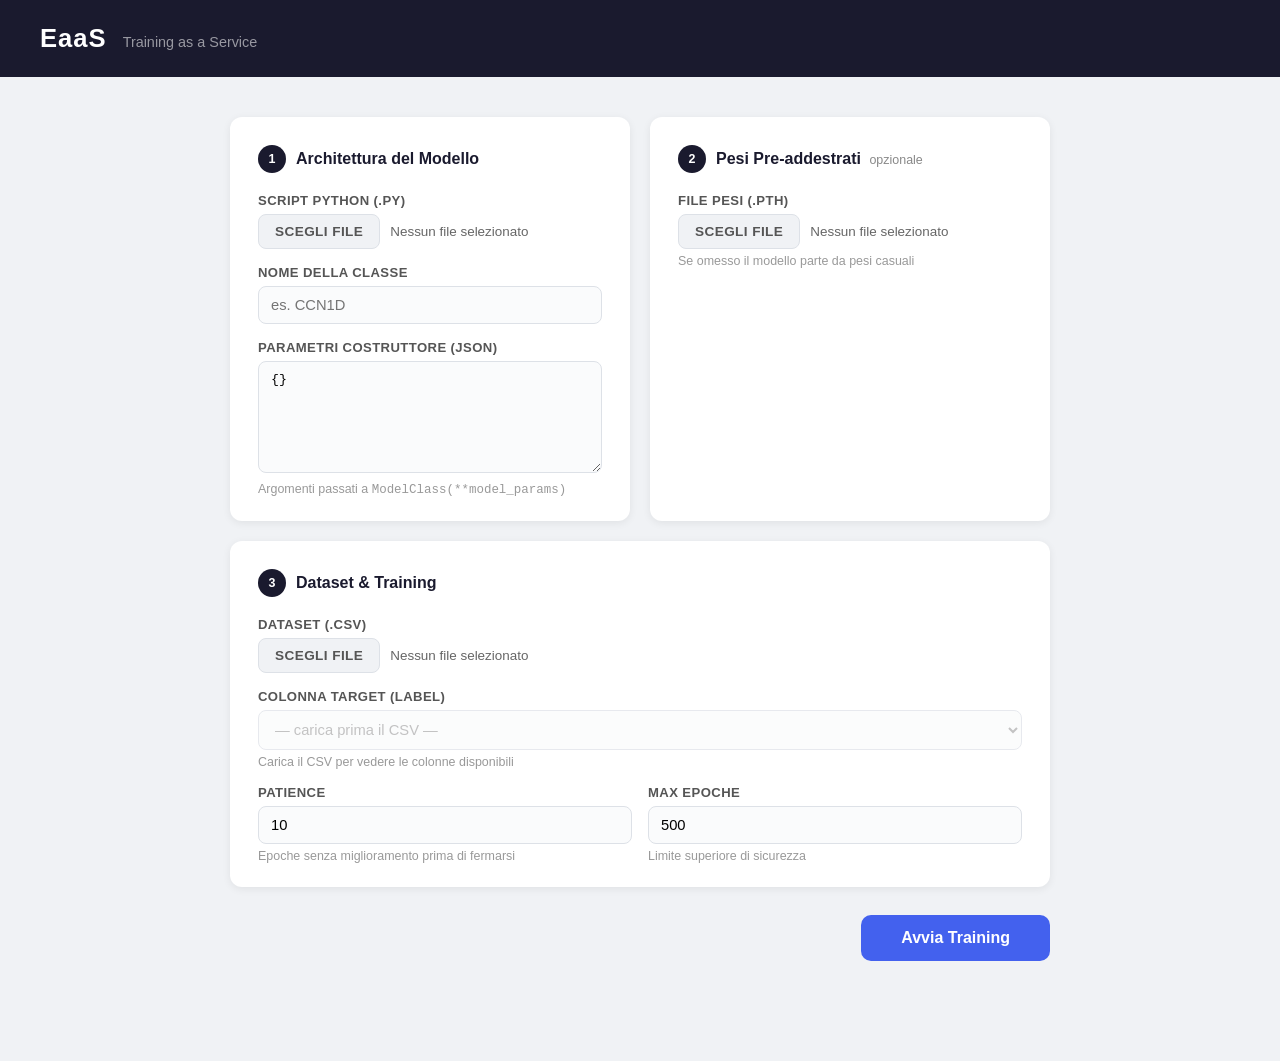
==== frontend/static/index.html @ 253a6478 "Aggiunta frontend" ====
<!DOCTYPE html>
<html lang="it">
<head>
  <meta charset="UTF-8">
  <meta name="viewport" content="width=device-width, initial-scale=1.0">
  <title>EaaS — Training Dashboard</title>
  <style>
    *, *::before, *::after { box-sizing: border-box; margin: 0; padding: 0; }

    body {
      font-family: -apple-system, BlinkMacSystemFont, "Segoe UI", Roboto, sans-serif;
      background: #f0f2f5;
      color: #1a1a2e;
      min-height: 100vh;
    }

    header {
      background: #1a1a2e;
      color: #fff;
      padding: 24px 40px;
      display: flex;
      align-items: baseline;
      gap: 16px;
    }
    header h1 { font-size: 1.6rem; font-weight: 700; letter-spacing: 1px; }
    header p  { font-size: 0.9rem; opacity: 0.55; }

    main {
      max-width: 860px;
      margin: 40px auto;
      padding: 0 20px 60px;
    }

    .grid {
      display: grid;
      grid-template-columns: 1fr 1fr;
      gap: 20px;
    }
    .grid .card:last-child { grid-column: 1 / -1; }

    .card {
      background: #fff;
      border-radius: 12px;
      padding: 28px 28px 24px;
      box-shadow: 0 2px 8px rgba(0,0,0,0.07);
    }

    .card-header {
      display: flex;
      align-items: center;
      gap: 10px;
      margin-bottom: 20px;
    }
    .step-badge {
      width: 28px; height: 28px;
      border-radius: 50%;
      background: #1a1a2e;
      color: #fff;
      font-size: 0.78rem;
      font-weight: 700;
      display: flex; align-items: center; justify-content: center;
      flex-shrink: 0;
    }
    .card h2 { font-size: 1rem; font-weight: 600; }
    .optional { font-size: 0.78rem; font-weight: 400; color: #888; margin-left: 4px; }

    .field { margin-bottom: 16px; }
    .field:last-child { margin-bottom: 0; }

    .field-label-row {
      display: flex;
      align-items: center;
      gap: 8px;
      margin-bottom: 6px;
    }
    label {
      font-size: 0.82rem;
      font-weight: 600;
      color: #555;
      text-transform: uppercase;
      letter-spacing: 0.4px;
    }

    .auto-badge {
      display: none;
      font-size: 0.7rem;
      font-weight: 600;
      background: #dcfce7;
      color: #16a34a;
      border: 1px solid #86efac;
      border-radius: 20px;
      padding: 1px 8px;
    }
    .auto-badge.visible { display: inline-block; }

    input[type="text"],
    input[type="number"],
    select,
    textarea {
      width: 100%;
      padding: 10px 12px;
      border: 1.5px solid #dde1e7;
      border-radius: 8px;
      font-size: 0.92rem;
      font-family: inherit;
      background: #fafbfc;
      transition: border-color 0.15s, background 0.15s;
      outline: none;
    }
    input[type="text"]:focus,
    input[type="number"]:focus,
    select:focus,
    textarea:focus { border-color: #4361ee; background: #fff; }

    input.autofilled, textarea.autofilled, select.autofilled {
      border-color: #86efac;
      background: #f0fdf4;
    }

    textarea {
      resize: vertical;
      font-family: "SF Mono", "Fira Code", "Courier New", monospace;
      font-size: 0.83rem;
    }

    /* Class picker shown when >1 class is detected */
    .class-picker {
      display: none;
      margin-bottom: 8px;
    }
    .class-picker.visible { display: block; }
    .class-picker label { text-transform: none; font-size: 0.8rem; color: #888; }
    .class-picker select { font-size: 0.88rem; padding: 7px 10px; }

    .file-upload {
      display: flex;
      align-items: center;
      gap: 10px;
    }
    .file-btn {
      padding: 9px 16px;
      background: #f0f2f5;
      border: 1.5px solid #dde1e7;
      border-radius: 8px;
      font-size: 0.85rem;
      cursor: pointer;
      white-space: nowrap;
      transition: background 0.15s;
    }
    .file-btn:hover { background: #e4e7ed; }
    input[type="file"] { display: none; }
    .file-name {
      font-size: 0.84rem;
      color: #666;
      overflow: hidden;
      text-overflow: ellipsis;
      white-space: nowrap;
    }
    .file-name.loaded { color: #2d6a4f; font-weight: 500; }

    select:disabled { color: #aaa; cursor: not-allowed; }

    .submit-row {
      margin-top: 28px;
      display: flex;
      justify-content: flex-end;
    }

    button[type="submit"] {
      padding: 14px 40px;
      background: #4361ee;
      color: #fff;
      border: none;
      border-radius: 10px;
      font-size: 1rem;
      font-weight: 600;
      cursor: pointer;
      transition: background 0.15s, transform 0.1s;
    }
    button[type="submit"]:hover:not(:disabled) { background: #3451d1; }
    button[type="submit"]:active:not(:disabled) { transform: scale(0.98); }
    button[type="submit"]:disabled { background: #a0aec0; cursor: not-allowed; }

    .result {
      margin-top: 24px;
      padding: 18px 22px;
      border-radius: 10px;
      font-size: 0.93rem;
      line-height: 1.6;
    }
    .result.hidden { display: none; }
    .result.success { background: #d1fae5; border: 1.5px solid #6ee7b7; color: #065f46; }
    .result.error   { background: #fee2e2; border: 1.5px solid #fca5a5; color: #991b1b; }
    .result code {
      background: rgba(0,0,0,0.07);
      padding: 2px 6px;
      border-radius: 4px;
      font-family: monospace;
      font-size: 0.88rem;
    }

    .spinner {
      display: inline-block;
      width: 14px; height: 14px;
      border: 2px solid rgba(255,255,255,0.4);
      border-top-color: #fff;
      border-radius: 50%;
      animation: spin 0.7s linear infinite;
      margin-right: 8px;
      vertical-align: middle;
    }
    @keyframes spin { to { transform: rotate(360deg); } }

    .hint { font-size: 0.78rem; color: #999; margin-top: 5px; }
    .hint.warn { color: #b45309; }

    .early-stopping-row { margin-bottom: 0; }
    .early-stopping-fields {
      display: grid;
      grid-template-columns: 1fr 1fr;
      gap: 16px;
    }
  </style>
</head>
<body>

<header>
  <h1>EaaS</h1>
  <p>Training as a Service</p>
</header>

<main>
  <form id="jobForm" novalidate>
    <div class="grid">

      <!-- Card 1: Model -->
      <div class="card">
        <div class="card-header">
          <div class="step-badge">1</div>
          <h2>Architettura del Modello</h2>
        </div>

        <div class="field">
          <div class="field-label-row"><label>Script Python (.py)</label></div>
          <div class="file-upload">
            <label class="file-btn" for="modelScriptInput">Scegli file</label>
            <input type="file" id="modelScriptInput" name="model_script" accept=".py">
            <span class="file-name" id="modelScriptName">Nessun file selezionato</span>
          </div>
        </div>

        <!-- Multi-class picker (shown only when >1 class found) -->
        <div class="class-picker" id="classPicker">
          <label for="classPickerSelect">Classi rilevate — seleziona:</label>
          <select id="classPickerSelect"></select>
        </div>

        <div class="field">
          <div class="field-label-row">
            <label for="classNameInput">Nome della classe</label>
            <span class="auto-badge" id="classNameBadge">auto-rilevato</span>
          </div>
          <input type="text" id="classNameInput" name="class_name" placeholder="es. CCN1D" required>
        </div>

        <div class="field">
          <div class="field-label-row">
            <label for="modelParamsInput">Parametri costruttore (JSON)</label>
            <span class="auto-badge" id="modelParamsBadge">auto-rilevato</span>
          </div>
          <textarea id="modelParamsInput" name="model_params" rows="6"
            placeholder='{"input_channels": 122, "hidden_channels": 512, "num_layers": 4}'>{}</textarea>
          <div class="hint" id="paramsHint">Argomenti passati a <code>ModelClass(**model_params)</code></div>
        </div>
      </div>

      <!-- Card 2: Weights -->
      <div class="card">
        <div class="card-header">
          <div class="step-badge">2</div>
          <h2>Pesi Pre-addestrati <span class="optional">opzionale</span></h2>
        </div>

        <div class="field">
          <div class="field-label-row"><label>File pesi (.pth)</label></div>
          <div class="file-upload">
            <label class="file-btn" for="weightsInput">Scegli file</label>
            <input type="file" id="weightsInput" name="weights" accept=".pth">
            <span class="file-name" id="weightsName">Nessun file selezionato</span>
          </div>
          <div class="hint">Se omesso il modello parte da pesi casuali</div>
        </div>
      </div>

      <!-- Card 3: Dataset (full width) -->
      <div class="card">
        <div class="card-header">
          <div class="step-badge">3</div>
          <h2>Dataset &amp; Training</h2>
        </div>

        <div class="field">
          <div class="field-label-row"><label>Dataset (.csv)</label></div>
          <div class="file-upload">
            <label class="file-btn" for="datasetInput">Scegli file</label>
            <input type="file" id="datasetInput" name="dataset" accept=".csv">
            <span class="file-name" id="datasetName">Nessun file selezionato</span>
          </div>
        </div>

        <div class="field">
          <div class="field-label-row"><label>Colonna target (label)</label></div>
          <select name="label_column" id="labelSelect" required disabled>
            <option value="">— carica prima il CSV —</option>
          </select>
          <div class="hint">Carica il CSV per vedere le colonne disponibili</div>
        </div>

        <div class="field early-stopping-row">
          <div class="early-stopping-fields">
            <div>
              <div class="field-label-row"><label>Patience</label></div>
              <input type="number" name="patience" value="10" min="1" max="10000" required>
              <div class="hint">Epoche senza miglioramento prima di fermarsi</div>
            </div>
            <div>
              <div class="field-label-row"><label>Max epoche</label></div>
              <input type="number" name="max_epochs" value="500" min="1" max="100000" required>
              <div class="hint">Limite superiore di sicurezza</div>
            </div>
          </div>
        </div>
      </div>

    </div><!-- /grid -->

    <div class="submit-row">
      <button type="submit" id="submitBtn">Avvia Training</button>
    </div>
  </form>

  <div id="result" class="result hidden"></div>
</main>

<script>
// ---------------------------------------------------------------------------
// Python file parser — extracts classes and __init__ params entirely in-browser
// ---------------------------------------------------------------------------

function parsePythonFile(src) {
  // Returns: [ { name: 'ClassName', params: { key: value, ... } }, ... ]
  const classes = [];
  const classRe = /^class\s+(\w+)/gm;
  let cm;
  while ((cm = classRe.exec(src)) !== null) {
    classes.push({ name: cm[1], offset: cm.index });
  }

  return classes.map(cls => ({
    name: cls.name,
    params: extractInitParams(src, cls.offset),
  }));
}

function extractInitParams(src, fromOffset) {
  // Find the next `def __init__(` after fromOffset
  const marker = 'def __init__(';
  const start = src.indexOf(marker, fromOffset);
  if (start === -1) return {};

  // Walk forward from the opening paren, counting depth
  const parenOpen = start + marker.length - 1; // position of '('
  let depth = 1;
  let i = parenOpen + 1;
  while (i < src.length && depth > 0) {
    if (src[i] === '(') depth++;
    else if (src[i] === ')') depth--;
    i++;
  }
  const paramStr = src.slice(parenOpen + 1, i - 1);
  return parseParamString(paramStr);
}

function parseParamString(paramStr) {
  // Remove inline comments and split by comma (respecting nested brackets)
  const parts = splitByComma(paramStr);
  const result = {};

  for (const raw of parts) {
    // Strip inline comments
    const p = raw.replace(/#[^\n]*/g, '').trim();
    if (!p) continue;
    if (p === 'self') continue;
    if (p.startsWith('**') || p.startsWith('*')) continue;

    const parsed = parseOneParam(p);
    if (parsed) result[parsed.name] = parsed.value;
  }
  return result;
}

function splitByComma(str) {
  // Split by ',' but ignore commas inside brackets/parens/braces
  const parts = [];
  let depth = 0, cur = '';
  for (const ch of str) {
    if ('([{'.includes(ch)) depth++;
    else if (')]}'.includes(ch)) depth--;
    else if (ch === ',' && depth === 0) { parts.push(cur); cur = ''; continue; }
    cur += ch;
  }
  if (cur.trim()) parts.push(cur);
  return parts;
}

function parseOneParam(p) {
  // Possible forms:
  //   name: type = default
  //   name = default
  //   name: type
  //   name

  // Find '=' that is not part of a type annotation comparison
  let eqIdx = -1;
  let depth = 0;
  for (let i = 0; i < p.length; i++) {
    if ('([{'.includes(p[i])) depth++;
    else if (')]}'.includes(p[i])) depth--;
    else if (p[i] === '=' && depth === 0 && p[i - 1] !== '!' && p[i + 1] !== '=') {
      eqIdx = i; break;
    }
  }

  let name, typeAnnotation = null, defaultRaw = null;

  if (eqIdx !== -1) {
    const before = p.slice(0, eqIdx).trim();
    defaultRaw = p.slice(eqIdx + 1).trim();
    const colonIdx = before.indexOf(':');
    if (colonIdx !== -1) {
      name = before.slice(0, colonIdx).trim();
      typeAnnotation = before.slice(colonIdx + 1).trim();
    } else {
      name = before;
    }
  } else {
    const colonIdx = p.indexOf(':');
    if (colonIdx !== -1) {
      name = p.slice(0, colonIdx).trim();
      typeAnnotation = p.slice(colonIdx + 1).trim();
    } else {
      name = p;
    }
  }

  if (!name || !name.match(/^\w+$/)) return null;

  const value = defaultRaw !== null
    ? pyToJs(defaultRaw)
    : inferFromType(typeAnnotation);

  return { name, value };
}

function pyToJs(val) {
  val = val.trim();
  if (val === 'True')  return true;
  if (val === 'False') return false;
  if (val === 'None')  return null;
  const n = Number(val);
  if (!isNaN(n) && val !== '') return n;
  // String literal
  if (/^(['"]).*\1$/.test(val)) return val.slice(1, -1);
  return val; // keep as-is (e.g. an expression — rare in constructors)
}

function inferFromType(typeStr) {
  if (!typeStr) return null;
  const t = typeStr.replace(/\s/g, '').toLowerCase();
  if (t === 'int')   return 0;
  if (t === 'float') return 0.0;
  if (t === 'bool')  return false;
  if (t === 'str')   return '';
  return null;
}

// ---------------------------------------------------------------------------
// UI wiring
// ---------------------------------------------------------------------------

// Keep track of detected classes so the picker can rebuild params on change
let detectedClasses = [];

document.getElementById('modelScriptInput').addEventListener('change', function () {
  const file = this.files[0];
  const nameEl = document.getElementById('modelScriptName');

  if (!file) {
    nameEl.textContent = 'Nessun file selezionato';
    nameEl.classList.remove('loaded');
    resetModelFields();
    return;
  }

  nameEl.textContent = file.name;
  nameEl.classList.add('loaded');

  const reader = new FileReader();
  reader.onload = ev => applyParsedClasses(parsePythonFile(ev.target.result));
  reader.readAsText(file);
});

function applyParsedClasses(classes) {
  detectedClasses = classes;
  const picker   = document.getElementById('classPicker');
  const pickerSel= document.getElementById('classPickerSelect');
  const nameInput= document.getElementById('classNameInput');
  const nameBadge= document.getElementById('classNameBadge');
  const paramsTA = document.getElementById('modelParamsInput');
  const paramsBadge = document.getElementById('modelParamsBadge');
  const hint     = document.getElementById('paramsHint');

  if (classes.length === 0) {
    // Nothing detected — clear and let user type manually
    resetModelFields();
    return;
  }

  if (classes.length > 1) {
    // Show picker
    pickerSel.innerHTML = classes.map(c => `<option value="${c.name}">${c.name}</option>`).join('');
    picker.classList.add('visible');
    pickerSel.onchange = () => fillFromClass(pickerSel.value);
  } else {
    picker.classList.remove('visible');
  }

  // Fill with first (or only) class
  fillFromClass(classes[0].name);

  function fillFromClass(className) {
    const cls = detectedClasses.find(c => c.name === className);
    if (!cls) return;

    nameInput.value = cls.name;
    nameInput.classList.add('autofilled');
    nameBadge.classList.add('visible');

    const json = JSON.stringify(cls.params, null, 2);
    paramsTA.value = json;
    paramsTA.classList.add('autofilled');
    paramsBadge.classList.add('visible');

    // Warn if any required param was set to 0/null (needs user attention)
    const hasPlaceholders = Object.values(cls.params).some(v => v === 0 || v === null || v === '');
    hint.className = hasPlaceholders ? 'hint warn' : 'hint';
    hint.innerHTML = hasPlaceholders
      ? 'Verifica i valori a <strong>0</strong> o <strong>null</strong>: sono parametri obbligatori senza default.'
      : 'Argomenti passati a <code>ModelClass(**model_params)</code>';
  }
}

function resetModelFields() {
  document.getElementById('classPicker').classList.remove('visible');
  const nameInput = document.getElementById('classNameInput');
  nameInput.value = '';
  nameInput.classList.remove('autofilled');
  document.getElementById('classNameBadge').classList.remove('visible');
  const ta = document.getElementById('modelParamsInput');
  ta.value = '{}';
  ta.classList.remove('autofilled');
  document.getElementById('modelParamsBadge').classList.remove('visible');
  document.getElementById('paramsHint').className = 'hint';
  document.getElementById('paramsHint').innerHTML = 'Argomenti passati a <code>ModelClass(**model_params)</code>';
}

// When user manually edits the autofilled fields, remove the badge + highlight
['classNameInput', 'modelParamsInput'].forEach(id => {
  document.getElementById(id).addEventListener('input', function () {
    this.classList.remove('autofilled');
    // Remove badge tied to this field
    const badge = id === 'classNameInput' ? 'classNameBadge' : 'modelParamsBadge';
    document.getElementById(badge).classList.remove('visible');
  });
});

// File display helpers
function bindFileLabel(inputId, nameId) {
  const input = document.getElementById(inputId);
  const nameEl = document.getElementById(nameId);
  input.addEventListener('change', function () {
    if (this.files[0]) {
      nameEl.textContent = this.files[0].name;
      nameEl.classList.add('loaded');
    } else {
      nameEl.textContent = 'Nessun file selezionato';
      nameEl.classList.remove('loaded');
    }
  });
}
bindFileLabel('weightsInput', 'weightsName');
bindFileLabel('datasetInput', 'datasetName');

// CSV column detection
document.getElementById('datasetInput').addEventListener('change', function () {
  const file = this.files[0];
  const select = document.getElementById('labelSelect');

  if (!file) {
    select.innerHTML = '<option value="">— carica prima il CSV —</option>';
    select.disabled = true;
    return;
  }

  const reader = new FileReader();
  reader.onload = ev => {
    const firstLine = ev.target.result.split(/\r?\n/)[0];
    const cols = firstLine.match(/(".*?"|[^,]+)/g)
      ?.map(c => c.replace(/^"|"$/g, '').trim())
      ?? firstLine.split(',').map(c => c.trim());

    if (!cols.length) return;
    select.innerHTML = cols.map(c =>
      `<option value="${c.replace(/"/g, '&quot;')}">${c}</option>`
    ).join('');
    select.disabled = false;
    select.selectedIndex = cols.length - 1; // default to last column
  };
  reader.readAsText(file);
});

// ---------------------------------------------------------------------------
// Form submission
// ---------------------------------------------------------------------------

function isValidJSON(s) { try { JSON.parse(s); return true; } catch { return false; } }

document.getElementById('jobForm').addEventListener('submit', async function (e) {
  e.preventDefault();

  const btn    = document.getElementById('submitBtn');
  const result = document.getElementById('result');

  const modelScript = document.getElementById('modelScriptInput').files[0];
  const dataset     = document.getElementById('datasetInput').files[0];
  const className   = document.getElementById('classNameInput').value.trim();
  const paramsRaw   = document.getElementById('modelParamsInput').value.trim();
  const labelColumn = document.getElementById('labelSelect').value;
  const patience    = parseInt(document.querySelector('[name=patience]').value, 10);
  const maxEpochs   = parseInt(document.querySelector('[name=max_epochs]').value, 10);

  if (!modelScript)            { showError(result, 'Seleziona uno script Python (.py)'); return; }
  if (!dataset)                { showError(result, 'Seleziona un dataset (.csv)'); return; }
  if (!className)              { showError(result, 'Inserisci il nome della classe del modello'); return; }
  if (!isValidJSON(paramsRaw)) { showError(result, 'I parametri costruttore non sono JSON valido'); return; }
  if (!labelColumn)            { showError(result, 'Seleziona la colonna label dal CSV'); return; }
  if (!(patience > 0))         { showError(result, 'Patience deve essere almeno 1'); return; }
  if (!(maxEpochs > 0))        { showError(result, 'Max epoche deve essere almeno 1'); return; }
  if (patience > maxEpochs)    { showError(result, 'Patience non può essere maggiore di Max epoche'); return; }

  btn.disabled = true;
  btn.innerHTML = '<span class="spinner"></span>Invio in corso…';
  result.className = 'result hidden';

  try {
    const response = await fetch('/api/submit', { method: 'POST', body: new FormData(this) });
    const data = await response.json();

    if (response.ok) {
      result.className = 'result success';
      result.innerHTML =
        `<strong>Job avviato con successo!</strong><br>` +
        `Job ID: <code>${data.job_id}</code>&nbsp; Stato: <code>${data.status}</code>`;
    } else {
      showError(result, data.detail ?? 'Errore sconosciuto dal server');
    }
  } catch (err) {
    showError(result, `Errore di rete: ${err.message}`);
  } finally {
    btn.disabled = false;
    btn.textContent = 'Avvia Training';
  }
});

function showError(el, msg) {
  el.className = 'result error';
  el.textContent = `Errore: ${msg}`;
}
</script>

</body>
</html>
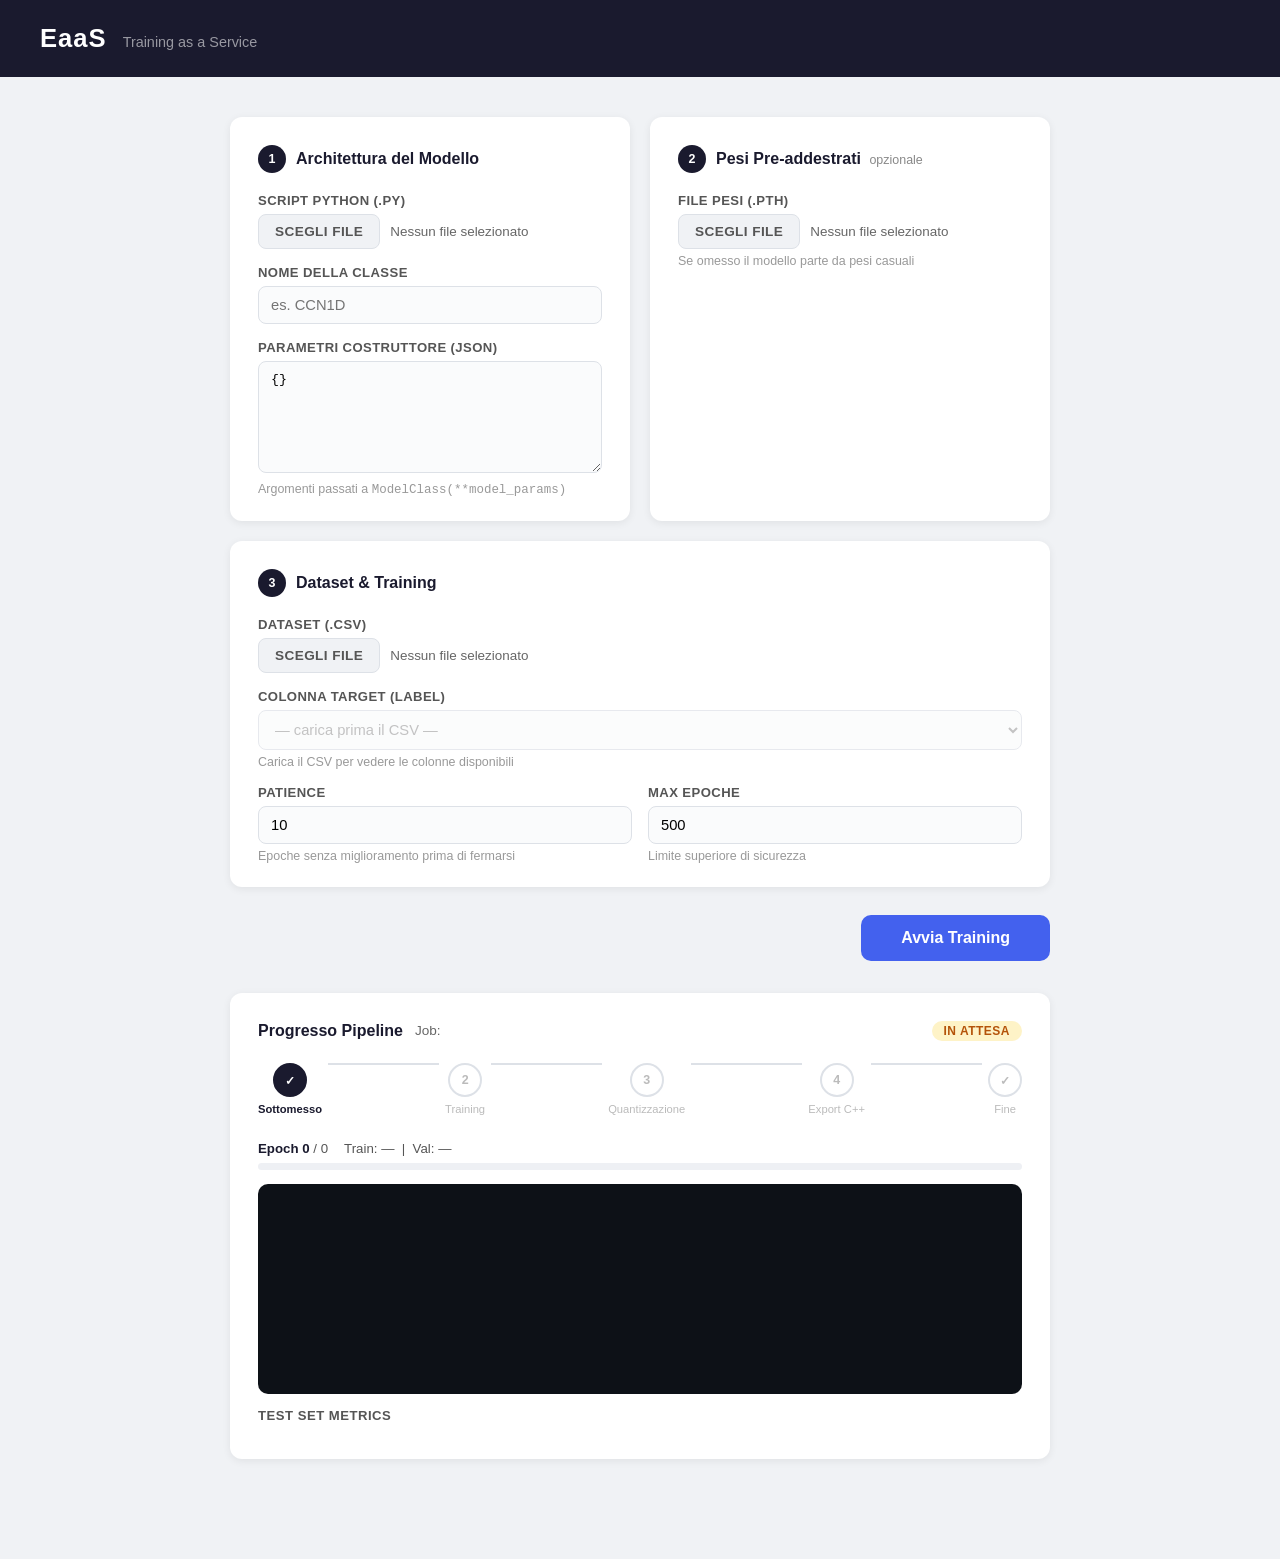
==== commit 15b9c442: "Logs" ====
--- a/frontend/static/index.html
+++ b/frontend/static/index.html
@@ -220,6 +220,174 @@
       grid-template-columns: 1fr 1fr;
       gap: 16px;
     }
+
+    /* -----------------------------------------------------------------------
+       Progress panel
+    ----------------------------------------------------------------------- */
+    .progress-panel {
+      margin-top: 32px;
+    }
+
+    .progress-header {
+      display: flex;
+      align-items: center;
+      gap: 12px;
+      margin-bottom: 22px;
+      flex-wrap: wrap;
+    }
+    .progress-title { font-size: 1rem; font-weight: 600; }
+    .progress-job   { font-size: 0.85rem; color: #666; }
+    .progress-badge {
+      margin-left: auto;
+      padding: 3px 12px;
+      border-radius: 20px;
+      font-size: 0.75rem;
+      font-weight: 700;
+      background: #fef3c7;
+      color: #b45309;
+      text-transform: uppercase;
+      letter-spacing: 0.5px;
+    }
+    .progress-badge.running { background: #dbeafe; color: #1d4ed8; }
+    .progress-badge.done    { background: #d1fae5; color: #065f46; }
+    .progress-badge.error   { background: #fee2e2; color: #991b1b; }
+
+    /* Stepper */
+    .stepper {
+      display: flex;
+      align-items: flex-start;
+      margin-bottom: 22px;
+      overflow-x: auto;
+      padding-bottom: 4px;
+    }
+    .step {
+      display: flex;
+      flex-direction: column;
+      align-items: center;
+      gap: 6px;
+      flex-shrink: 0;
+    }
+    .step-icon {
+      width: 34px; height: 34px;
+      border-radius: 50%;
+      display: flex;
+      align-items: center;
+      justify-content: center;
+      font-size: 0.78rem;
+      font-weight: 700;
+      border: 2px solid #dde1e7;
+      background: #fff;
+      color: #bbb;
+      transition: background 0.25s, border-color 0.25s, color 0.25s;
+    }
+    .step.completed .step-icon {
+      background: #1a1a2e;
+      border-color: #1a1a2e;
+      color: #fff;
+    }
+    .step.active .step-icon {
+      background: #4361ee;
+      border-color: #4361ee;
+      color: #fff;
+      animation: stepPulse 2s ease-in-out infinite;
+    }
+    @keyframes stepPulse {
+      0%, 100% { box-shadow: 0 0 0 0 rgba(67,97,238,.35); }
+      50%       { box-shadow: 0 0 0 7px rgba(67,97,238,0); }
+    }
+    .step-name {
+      font-size: 0.7rem;
+      color: #bbb;
+      font-weight: 500;
+      white-space: nowrap;
+    }
+    .step.completed .step-name { color: #1a1a2e; font-weight: 600; }
+    .step.active    .step-name { color: #4361ee; font-weight: 700; }
+    .step-line {
+      flex: 1;
+      height: 2px;
+      background: #dde1e7;
+      margin: 0 6px;
+      margin-bottom: 22px;
+      min-width: 24px;
+      transition: background 0.25s;
+    }
+    .step-line.completed { background: #1a1a2e; }
+
+    /* Epoch progress bar */
+    .epoch-progress {
+      margin-bottom: 14px;
+    }
+    .epoch-header {
+      display: flex;
+      gap: 16px;
+      font-size: 0.83rem;
+      color: #555;
+      margin-bottom: 7px;
+      flex-wrap: wrap;
+      align-items: baseline;
+    }
+    .epoch-header strong { color: #1a1a2e; }
+    .epoch-no-improve { color: #b45309; font-size: 0.78rem; }
+    .epoch-bar-track {
+      height: 7px;
+      background: #eef0f4;
+      border-radius: 4px;
+      overflow: hidden;
+    }
+    .epoch-bar-fill {
+      height: 100%;
+      background: linear-gradient(90deg, #4361ee, #7c86f7);
+      border-radius: 4px;
+      transition: width 0.4s ease;
+      width: 0%;
+    }
+
+    /* Log console */
+    .log-console {
+      background: #0d1117;
+      border-radius: 10px;
+      padding: 12px 14px;
+      height: 210px;
+      overflow-y: auto;
+      font-family: "SF Mono", "Fira Code", "Courier New", monospace;
+      font-size: 0.77rem;
+      line-height: 1.65;
+      margin-bottom: 14px;
+    }
+    .log-console::-webkit-scrollbar { width: 6px; }
+    .log-console::-webkit-scrollbar-track { background: transparent; }
+    .log-console::-webkit-scrollbar-thumb { background: #30363d; border-radius: 3px; }
+    .log-line       { color: #8b949e; word-break: break-all; }
+    .log-line.epoch { color: #58a6ff; }
+    .log-line.stage { color: #3fb950; }
+    .log-line.error { color: #ff7b72; }
+
+    /* Metrics grid */
+    .metrics-block { }
+    .metrics-title {
+      font-size: 0.82rem;
+      font-weight: 700;
+      color: #555;
+      text-transform: uppercase;
+      letter-spacing: 0.5px;
+      margin-bottom: 12px;
+    }
+    .metrics-grid {
+      display: grid;
+      grid-template-columns: repeat(4, 1fr);
+      gap: 12px;
+    }
+    @media (max-width: 520px) { .metrics-grid { grid-template-columns: 1fr 1fr; } }
+    .metric-card {
+      background: #f5f7fa;
+      border: 1.5px solid #eef0f4;
+      border-radius: 10px;
+      padding: 14px 10px;
+      text-align: center;
+    }
+    .metric-name  { font-size: 0.7rem; color: #999; font-weight: 700; text-transform: uppercase; letter-spacing: 0.5px; margin-bottom: 6px; }
+    .metric-value { font-size: 1.15rem; font-weight: 700; color: #1a1a2e; }
   </style>
 </head>
 <body>
@@ -340,6 +508,61 @@
   </form>
 
   <div id="result" class="result hidden"></div>
+
+  <!-- Progress panel — shown after job submission -->
+  <div id="progressPanel" class="card progress-panel hidden">
+    <div class="progress-header">
+      <span class="progress-title">Progresso Pipeline</span>
+      <span class="progress-job">Job: <code id="progressJobId"></code></span>
+      <span class="progress-badge" id="progressBadge">In attesa</span>
+    </div>
+
+    <div class="stepper" id="stepper">
+      <div class="step completed" data-step="submitted">
+        <div class="step-icon" data-num="✓">✓</div>
+        <div class="step-name">Sottomesso</div>
+      </div>
+      <div class="step-line" id="line-0"></div>
+      <div class="step" data-step="training">
+        <div class="step-icon" data-num="2">2</div>
+        <div class="step-name">Training</div>
+      </div>
+      <div class="step-line" id="line-1"></div>
+      <div class="step" data-step="quantization">
+        <div class="step-icon" data-num="3">3</div>
+        <div class="step-name">Quantizzazione</div>
+      </div>
+      <div class="step-line" id="line-2"></div>
+      <div class="step" data-step="export">
+        <div class="step-icon" data-num="4">4</div>
+        <div class="step-name">Export C++</div>
+      </div>
+      <div class="step-line" id="line-3"></div>
+      <div class="step" data-step="done">
+        <div class="step-icon" data-num="✓">✓</div>
+        <div class="step-name">Fine</div>
+      </div>
+    </div>
+
+    <div id="epochProgress" class="epoch-progress hidden">
+      <div class="epoch-header">
+        <span id="epochText"><strong>Epoch 0</strong> / 0</span>
+        <span id="epochLoss">Train: — &nbsp;|&nbsp; Val: —</span>
+        <span id="epochNoImprove" class="epoch-no-improve"></span>
+      </div>
+      <div class="epoch-bar-track">
+        <div class="epoch-bar-fill" id="epochBarFill"></div>
+      </div>
+    </div>
+
+    <div id="logConsole" class="log-console"></div>
+
+    <div id="metricsBlock" class="metrics-block hidden">
+      <div class="metrics-title">Test Set Metrics</div>
+      <div class="metrics-grid" id="metricsGrid"></div>
+    </div>
+  </div>
+
 </main>
 
 <script>
@@ -669,8 +892,9 @@
     if (response.ok) {
       result.className = 'result success';
       result.innerHTML =
-        `<strong>Job avviato con successo!</strong><br>` +
-        `Job ID: <code>${data.job_id}</code>&nbsp; Stato: <code>${data.status}</code>`;
+        `<strong>Job avviato con successo!</strong>&nbsp; ` +
+        `ID: <code>${data.job_id}</code>`;
+      startProgress(data.job_id);
     } else {
       showError(result, data.detail ?? 'Errore sconosciuto dal server');
     }
@@ -686,6 +910,153 @@
   el.className = 'result error';
   el.textContent = `Errore: ${msg}`;
 }
+
+// ---------------------------------------------------------------------------
+// Pipeline progress — SSE client
+// ---------------------------------------------------------------------------
+
+const STAGE_ORDER = ['submitted', 'training', 'quantization', 'export', 'done'];
+let _sse = null;
+let _capturedMetrics = null;
+
+function startProgress(jobId) {
+  _capturedMetrics = null;
+
+  document.getElementById('progressJobId').textContent = jobId;
+  document.getElementById('progressBadge').textContent = 'In attesa';
+  document.getElementById('progressBadge').className = 'progress-badge';
+  document.getElementById('progressPanel').classList.remove('hidden');
+  document.getElementById('epochProgress').classList.add('hidden');
+  document.getElementById('metricsBlock').classList.add('hidden');
+  document.getElementById('logConsole').innerHTML = '';
+  document.getElementById('epochBarFill').style.width = '0%';
+
+  _setStepper('submitted');
+
+  if (_sse) { _sse.close(); }
+  _sse = new EventSource(`/api/progress/${jobId}`);
+  _sse.onmessage = (e) => _handleEvent(JSON.parse(e.data));
+  _sse.onerror = () => {
+    if (document.getElementById('progressBadge').className.indexOf('done') === -1) {
+      _appendLog({ type: 'error', message: 'Connessione al server interrotta.' });
+    }
+  };
+}
+
+function _handleEvent(ev) {
+  const { type, stage, message, data } = ev;
+
+  if (stage) _setStepper(stage);
+
+  if (type === 'epoch') {
+    const d = data || ev;
+    document.getElementById('epochProgress').classList.remove('hidden');
+    document.getElementById('epochText').innerHTML = `<strong>Epoch ${d.epoch}</strong> / ${d.max_epochs}`;
+    document.getElementById('epochLoss').textContent = `Train: ${d.train_loss.toFixed(4)}  |  Val: ${d.val_loss.toFixed(4)}`;
+    const noImp = document.getElementById('epochNoImprove');
+    if (d.no_improve > 0) {
+      noImp.textContent = `no_improve: ${d.no_improve}/${d.patience}`;
+      noImp.style.display = 'inline';
+    } else {
+      noImp.style.display = 'none';
+    }
+    document.getElementById('epochBarFill').style.width = `${(d.epoch / d.max_epochs * 100).toFixed(1)}%`;
+  }
+
+  if (type === 'stage' && data && data.metrics) {
+    _capturedMetrics = data.metrics;
+  }
+
+  if (stage === 'quantization' || stage === 'export') {
+    document.getElementById('epochProgress').classList.add('hidden');
+  }
+
+  if (type === 'done') {
+    document.getElementById('epochProgress').classList.add('hidden');
+    if (_capturedMetrics) _showMetrics(_capturedMetrics);
+    if (data && data.export_archive) {
+      _appendLog({ type: 'log', message: `Archivio export: exports/${data.export_archive}` });
+    }
+    if (_sse) { _sse.close(); }
+  }
+
+  if (type === 'error') {
+    document.getElementById('progressBadge').textContent = 'Errore';
+    document.getElementById('progressBadge').className = 'progress-badge error';
+    if (_sse) { _sse.close(); }
+  }
+
+  _appendLog(ev);
+}
+
+function _setStepper(stage) {
+  const idx = STAGE_ORDER.indexOf(stage);
+  if (idx === -1) return;
+
+  const badge = document.getElementById('progressBadge');
+  if (stage === 'done') {
+    badge.textContent = 'Completato';
+    badge.className = 'progress-badge done';
+  } else {
+    const labels = { submitted: 'In attesa', training: 'Training', quantization: 'Quantizzazione', export: 'Export' };
+    badge.textContent = labels[stage] || stage;
+    badge.className = 'progress-badge running';
+  }
+
+  document.querySelectorAll('#stepper .step').forEach((el, i) => {
+    el.classList.remove('completed', 'active');
+    const icon = el.querySelector('.step-icon');
+    if (i < idx) {
+      el.classList.add('completed');
+      icon.textContent = '✓';
+    } else if (i === idx) {
+      el.classList.add('active');
+      icon.textContent = icon.dataset.num;
+    } else {
+      icon.textContent = icon.dataset.num;
+    }
+  });
+
+  document.querySelectorAll('#stepper .step-line').forEach((el, i) => {
+    el.classList.toggle('completed', i < idx);
+  });
+}
+
+function _appendLog(ev) {
+  const { type, message } = ev;
+  if (!message) return;
+
+  const console_ = document.getElementById('logConsole');
+  const ts = new Date().toLocaleTimeString('it-IT', { hour12: false });
+  const line = document.createElement('div');
+
+  let cls = '';
+  if (type === 'epoch') cls = 'epoch';
+  else if (type === 'stage') cls = 'stage';
+  else if (type === 'error') cls = 'error';
+
+  line.className = `log-line${cls ? ' ' + cls : ''}`;
+  line.textContent = `[${ts}] ${message}`;
+  console_.appendChild(line);
+
+  const distFromBottom = console_.scrollHeight - console_.scrollTop - console_.clientHeight;
+  if (distFromBottom < 60) console_.scrollTop = console_.scrollHeight;
+}
+
+function _showMetrics(metrics) {
+  const grid = document.getElementById('metricsGrid');
+  grid.innerHTML = [
+    ['MAE',  metrics.mae],
+    ['MSE',  metrics.mse],
+    ['RMSE', metrics.rmse],
+    ['R²',   metrics.r2],
+  ].map(([name, val]) => `
+    <div class="metric-card">
+      <div class="metric-name">${name}</div>
+      <div class="metric-value">${typeof val === 'number' ? val.toFixed(4) : val}</div>
+    </div>`).join('');
+  document.getElementById('metricsBlock').classList.remove('hidden');
+}
 </script>
 
 </body>
